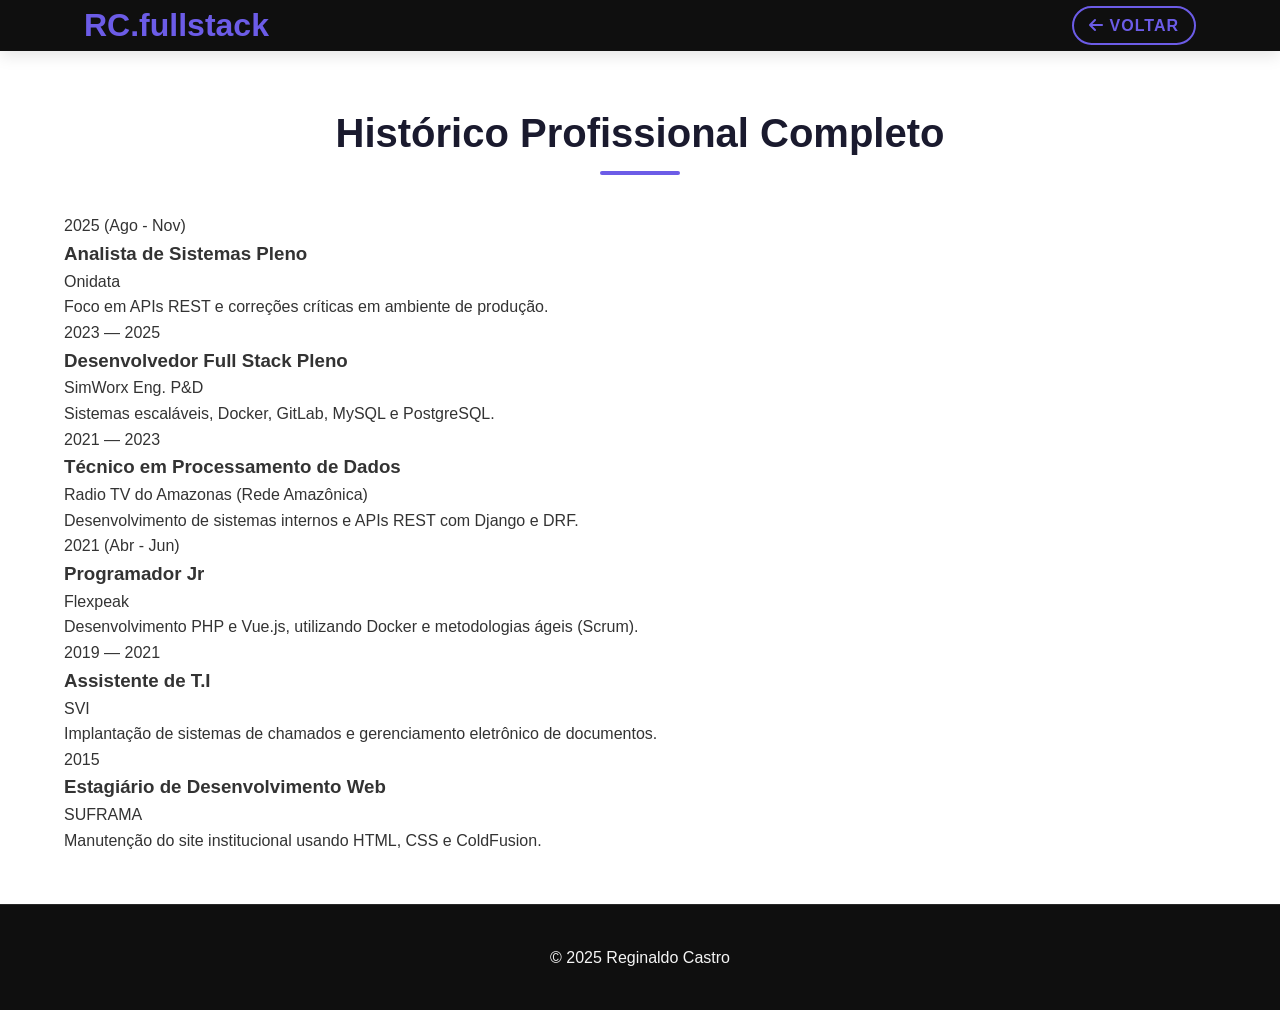
==== experiencias.html @ cb0b1401 "feat:adicionando e isolando a experiencia na sua pagina" ====
<!DOCTYPE html>
<html lang="pt-br">
<head>
    <meta charset="UTF-8">
    <meta name="viewport" content="width=device-width, initial-scale=1.0">
    <title>Experiência Completa | Reginaldo Castro</title>
    <link rel="stylesheet" href="style.css">
    <link rel="stylesheet" href="https://cdnjs.cloudflare.com/ajax/libs/font-awesome/6.4.0/css/all.min.css">
</head>
<body class="bg-dark">
    <header style="position: relative;">
        <nav class="container">
            <div class="logo">RC<span>.fullstack</span></div>
            <a href="index.html" class="btn secondary" style="padding: 5px 15px;"> <i class="fas fa-arrow-left"></i> Voltar</a>
        </nav>
    </header>

    <main class="container" style="padding: 50px 0;">
        <h1 class="section-title">Histórico Profissional Completo</h1>
        
        <div class="timeline">
            <div class="timeline-item">
                <div class="time">2025 (Ago - Nov)</div>
                <div class="content">
                    <h3>Analista de Sistemas Pleno</h3>
                    <span class="company">Onidata</span>
                    <p>Foco em APIs REST e correções críticas em ambiente de produção.</p>
                </div>
            </div>

            <div class="timeline-item">
                <div class="time">2023 — 2025</div>
                <div class="content">
                    <h3>Desenvolvedor Full Stack Pleno</h3>
                    <span class="company">SimWorx Eng. P&D</span>
                    <p>Sistemas escaláveis, Docker, GitLab, MySQL e PostgreSQL.</p>
                </div>
            </div>

            <div class="timeline-item">
                <div class="time">2021 — 2023</div>
                <div class="content">
                    <h3>Técnico em Processamento de Dados</h3>
                    <span class="company">Radio TV do Amazonas (Rede Amazônica)</span>
                    <p>Desenvolvimento de sistemas internos e APIs REST com Django e DRF.</p>
                </div>
            </div>

            <div class="timeline-item">
                <div class="time">2021 (Abr - Jun)</div>
                <div class="content">
                    <h3>Programador Jr</h3>
                    <span class="company">Flexpeak</span>
                    <p>Desenvolvimento PHP e Vue.js, utilizando Docker e metodologias ágeis (Scrum).</p>
                </div>
            </div>

            <div class="timeline-item">
                <div class="time">2019 — 2021</div>
                <div class="content">
                    <h3>Assistente de T.I</h3>
                    <span class="company">SVI</span>
                    <p>Implantação de sistemas de chamados e gerenciamento eletrônico de documentos.</p>
                </div>
            </div>

            <div class="timeline-item">
                <div class="time">2015</div>
                <div class="content">
                    <h3>Estagiário de Desenvolvimento Web</h3>
                    <span class="company">SUFRAMA</span>
                    <p>Manutenção do site institucional usando HTML, CSS e ColdFusion.</p>
                </div>
            </div>
        </div>
    </main>

    <footer style="text-align: center; padding: 40px;">
        <p>© 2025 Reginaldo Castro</p>
    </footer>
</body>
</html>
---- style.css ----
/* Variáveis CSS para o esquema de cores */
:root {
    --primary-color: #6c5ce7;    /* Roxo vibrante que combina bem com preto */
    --secondary-color: #00cec9;  /* Turquesa que dá contraste */
    --dark-color: #1a1a2e;       /* Preto azulado para fundos */
    --light-color: #f0f0f0;      /* Cinza claro para texto em fundos escuros */
    --accent-color: #fdcb6e;     /* Amarelo para destaques */
    --text-color: #333;          /* Cinza escuro para texto principal */
    --text-light: #f5f5f5;       /* Branco para texto em fundos escuros */
    --bg-light: #ffffff;         /* Branco para seções claras */
    --bg-dark: #0f0f0f;          /* Preto para seções escuras */
    --shadow: 0 5px 15px rgba(0, 0, 0, 0.1);
    --transition: all 0.3s ease;
}

/* Reset e estilos base */
* {
    margin: 0;
    padding: 0;
    box-sizing: border-box;
}

html {
    scroll-behavior: smooth;
}

body {
    font-family: 'Segoe UI', Tahoma, Geneva, Verdana, sans-serif;
    line-height: 1.6;
    color: var(--text-color);
    background-color: var(--bg-light);
}

a {
    text-decoration: none;
    color: inherit;
}

.container {
    width: 90%;
    max-width: 1200px;
    margin: 0 auto;
    padding: 0 20px;
}

.section-title {
    font-size: 2.5rem;
    text-align: center;
    margin-bottom: 3rem;
    position: relative;
    color: var(--dark-color);
}

.section-title::after {
    content: '';
    position: absolute;
    bottom: -10px;
    left: 50%;
    transform: translateX(-50%);
    width: 80px;
    height: 4px;
    background: var(--primary-color);
    border-radius: 2px;
}

.center {
    text-align: center;
    margin-top: 2rem;
}

/* Botões */
.btn {
    display: inline-block;
    padding: 12px 30px;
    border-radius: 30px;
    font-weight: 600;
    text-transform: uppercase;
    letter-spacing: 1px;
    transition: var(--transition);
    cursor: pointer;
    border: none;
    outline: none;
}

.btn.primary {
    background-color: var(--primary-color);
    color: var(--text-light);
}

.btn.primary:hover {
    background-color: #5649c0;
    transform: translateY(-3px);
    box-shadow: 0 10px 20px rgba(108, 92, 231, 0.2);
}

.btn.secondary {
    background-color: transparent;
    color: var(--primary-color);
    border: 2px solid var(--primary-color);
}

.btn.secondary:hover {
    background-color: var(--primary-color);
    color: var(--text-light);
    transform: translateY(-3px);
}

.btn.small {
    padding: 8px 20px;
    font-size: 0.9rem;
}

/* Header e Navegação */
header {
    position: fixed;
    top: 0;
    left: 0;
    width: 100%;
    background-color: var(--bg-dark);
    z-index: 1000;
    box-shadow: var(--shadow);
}

nav {
    display: flex;
    justify-content: space-between;
    align-items: center;
    padding: 20px 5%;
    max-width: 1400px;
    margin: 0 auto;
}

.logo {
    font-size: 2rem;
    font-weight: 700;
    color: var(--primary-color);
    cursor: pointer;
}

.nav-links {
    display: flex;
    gap: 30px;
}

.nav-links a {
    color: var(--text-light);
    font-weight: 500;
    transition: var(--transition);
    position: relative;
}

.nav-links a:hover {
    color: var(--primary-color);
}

.nav-links a::after {
    content: '';
    position: absolute;
    width: 0;
    height: 2px;
    background: var(--primary-color);
    bottom: -5px;
    left: 0;
    transition: var(--transition);
}

.nav-links a:hover::after {
    width: 100%;
}

.menu-toggle {
    display: none;
    color: var(--text-light);
    font-size: 1.5rem;
    cursor: pointer;
}

/* Hero Section */
.hero {
    height: 100vh;
    background-color: var(--bg-dark);
    color: var(--text-light);
    display: flex;
    align-items: center;
    text-align: center;
    position: relative;
    overflow: hidden;
}

.hero::before {
    content: '';
    position: absolute;
    top: 0;
    left: 0;
    width: 100%;
    height: 100%;
    background: linear-gradient(45deg, rgba(108, 92, 231, 0.3), rgba(0, 206, 201, 0.3));
    opacity: 0.8;
}

.hero .container {
    position: relative;
    z-index: 1;
}

.hero h1 {
    font-size: 4rem;
    margin-bottom: 10px;
    animation: fadeInDown 1s ease;
}

.hero h2 {
    font-size: 2rem;
    margin-bottom: 20px;
    color: var(--secondary-color);
    animation: fadeInDown 1s ease 0.2s;
    animation-fill-mode: both;
}

.hero p {
    font-size: 1.2rem;
    margin-bottom: 40px;
    max-width: 600px;
    margin-left: auto;
    margin-right: auto;
    animation: fadeInUp 1s ease 0.4s;
    animation-fill-mode: both;
}

.cta-buttons {
    display: flex;
    justify-content: center;
    gap: 20px;
    animation: fadeInUp 1s ease 0.6s;
    animation-fill-mode: both;
}

/* About Section */
.about {
    padding: 100px 0;
    background-color: var(--bg-light);
}

.about-content {
    display: flex;
    align-items: center;
    gap: 50px;
}

.about-image {
    flex: 1;
    border-radius: 10px;
    overflow: hidden;
    box-shadow: var(--shadow);
    position: relative;
}

/* Estilo para a imagem de perfil */
.profile-image {
    width: 100%;
    height: auto;
    display: block;
    border-radius: 10px;
    transition: var(--transition);
}

/* Efeito hover na imagem */
.about-image:hover .profile-image {
    transform: scale(1.03);
}

/* Overlay gradiente na imagem */
.about-image::after {
    content: '';
    position: absolute;
    top: 0;
    left: 0;
    width: 100%;
    height: 100%;
    background: linear-gradient(45deg, rgba(108, 92, 231, 0.2), rgba(0, 206, 201, 0.2));
    border-radius: 10px;
    pointer-events: none;
}

.about-text {
    flex: 1;
}

.about-text p {
    margin-bottom: 15px;
    font-size: 1.1rem;
}

/* Skills Section */
.skills {
    padding: 100px 0;
    background-color: var(--bg-dark);
    color: var(--text-light);
}

.skills .section-title {
    color: var(--text-light);
}

.skills-container {
    display: grid;
    grid-template-columns: repeat(auto-fit, minmax(150px, 1fr));
    gap: 30px;
    margin-top: 50px;
}

.skill-card {
    background: rgba(255, 255, 255, 0.05);
    border-radius: 10px;
    padding: 30px;
    text-align: center;
    transition: var(--transition);
    cursor: pointer;
}

.skill-card:hover {
    transform: translateY(-10px);
    background: rgba(255, 255, 255, 0.1);
}

.skill-card i {
    font-size: 3rem;
    margin-bottom: 15px;
    color: var(--primary-color);
}

.skill-card h3 {
    font-size: 1.2rem;
    font-weight: 500;
}

/* Projects Section */
.projects {
    padding: 100px 0;
    background-color: var(--bg-light);
}

.projects-grid {
    display: grid;
    grid-template-columns: repeat(auto-fit, minmax(300px, 1fr));
    gap: 30px;
    margin-bottom: 30px;
}

.project-card {
    background: #fff;
    border-radius: 10px;
    overflow: hidden;
    box-shadow: var(--shadow);
    transition: var(--transition);
}

.project-card:hover {
    transform: translateY(-10px);
    box-shadow: 0 15px 30px rgba(0, 0, 0, 0.15);
}

.project-image {
    height: 200px;
    overflow: hidden;
    position: relative;
}

/* Estilo para imagens de projetos */
.project-image img {
    width: 100%;
    height: 100%;
    object-fit: cover;
    transition: var(--transition);
}

/* Efeito hover nas imagens de projetos */
.project-card:hover .project-image img {
    transform: scale(1.05);
}

/* Overlay gradiente nas imagens de projetos */
.project-image::after {
    content: '';
    position: absolute;
    top: 0;
    left: 0;
    width: 100%;
    height: 100%;
    background: linear-gradient(45deg, rgba(108, 92, 231, 0.3), rgba(0, 206, 201, 0.3));
    opacity: 0.7;
    pointer-events: none;
}

.project-info {
    padding: 20px;
}

.project-info h3 {
    font-size: 1.3rem;
    margin-bottom: 10px;
    color: var(--dark-color);
}

.project-info p {
    margin-bottom: 15px;
    color: var(--text-color);
}

.project-tags {
    display: flex;
    flex-wrap: wrap;
    gap: 10px;
    margin-bottom: 15px;
}

.project-tags span {
    background-color: rgba(108, 92, 231, 0.1);
    color: var(--primary-color);
    padding: 5px 10px;
    border-radius: 20px;
    font-size: 0.8rem;
    font-weight: 500;
}

/* Contact Section */
.contact {
    padding: 100px 0;
    background-color: var(--bg-dark);
    color: var(--text-light);
}

.contact .section-title {
    color: var(--text-light);
}

.contact-container {
    display: grid;
    grid-template-columns: 1fr 1fr;
    gap: 50px;
}

.contact-form form {
    display: flex;
    flex-direction: column;
    gap: 20px;
}

.form-group {
    display: flex;
    flex-direction: column;
    gap: 5px;
}

.form-group label {
    font-weight: 500;
}

.form-group input,
.form-group textarea {
    padding: 12px;
    border-radius: 5px;
    border: none;
    background-color: rgba(255, 255, 255, 0.1);
    color: var(--text-light);
    font-family: inherit;
    resize: none;
}

.form-group input:focus,
.form-group textarea:focus {
    outline: 2px solid var(--primary-color);
}

.contact-info {
    display: flex;
    flex-direction: column;
    gap: 30px;
}

.info-item {
    display: flex;
    align-items: center;
    gap: 15px;
}

.info-item i {
    font-size: 1.5rem;
    color: var(--primary-color);
}

.social-links {
    display: flex;
    gap: 20px;
    margin-top: 20px;
}

.social-links a {
    width: 50px;
    height: 50px;
    background-color: rgba(255, 255, 255, 0.1);
    border-radius: 50%;
    display: flex;
    justify-content: center;
    align-items: center;
    transition: var(--transition);
}

.social-links a i {
    font-size: 1.5rem;
    color: var(--text-light);
    transition: var(--transition);
}

.social-links a:hover {
    background-color: var(--primary-color);
    transform: translateY(-5px);
}

/* Footer */
footer {
    background-color: var(--bg-dark);
    color: var(--text-light);
    padding: 30px 0;
    border-top: 1px solid rgba(255, 255, 255, 0.1);
}

.footer-content {
    display: flex;
    justify-content: space-between;
    align-items: center;
}

.footer-logo {
    font-size: 1.5rem;
    font-weight: 700;
    color: var(--primary-color);
}

.footer-links {
    display: flex;
    gap: 20px;
}

.footer-links a {
    color: var(--text-light);
    transition: var(--transition);
}

.footer-links a:hover {
    color: var(--primary-color);
}

/* Animações */
@keyframes fadeInDown {
    from {
        opacity: 0;
        transform: translateY(-20px);
    }
    to {
        opacity: 1;
        transform: translateY(0);
    }
}

@keyframes fadeInUp {
    from {
        opacity: 0;
        transform: translateY(20px);
    }
    to {
        opacity: 1;
        transform: translateY(0);
    }
}

/* Estilo para o botão "voltar ao topo" */
.back-to-top {
    position: fixed;
    bottom: 20px;
    right: 20px;
    width: 50px;
    height: 50px;
    border-radius: 50%;
    background-color: var(--primary-color);
    color: white;
    border: none;
    cursor: pointer;
    display: flex;
    justify-content: center;
    align-items: center;
    opacity: 0;
    visibility: hidden;
    transition: all 0.3s ease;
    z-index: 999;
}

.back-to-top:hover {
    background-color: #5649c0;
    transform: translateY(-3px);
}

/* Media Queries */
@media (max-width: 992px) {
    .about-content {
        flex-direction: column;
    }
    
    .contact-container {
        grid-template-columns: 1fr;
    }
    
    .footer-content {
        flex-direction: column;
        gap: 20px;
        text-align: center;
    }
}

@media (max-width: 768px) {
    .nav-links {
        display: none;
    }
    
    .menu-toggle {
        display: block;
    }
    
    .hero h1 {
        font-size: 3rem;
    }
    
    .hero h2 {
        font-size: 1.5rem;
    }
    
    .cta-buttons {
        flex-direction: column;
        align-items: center;
    }
    
    .profile-image {
        max-height: 300px;
        object-fit: cover;
        object-position: center;
    }
}

/* Menu mobile (JS irá adicionar a classe active) */
.nav-active {
    position: fixed;
    top: 70px;
    left: 0;
    width: 100%;
    background-color: var(--bg-dark);
    padding: 20px;
    display: flex;
    flex-direction: column;
    gap: 20px;
    box-shadow: var(--shadow);
    animation: slideDown 0.3s ease;
}

@keyframes slideDown {
    from {
        opacity: 0;
        transform: translateY(-10px);
    }
    to {
        opacity: 1;
        transform: translateY(0);
    }
}
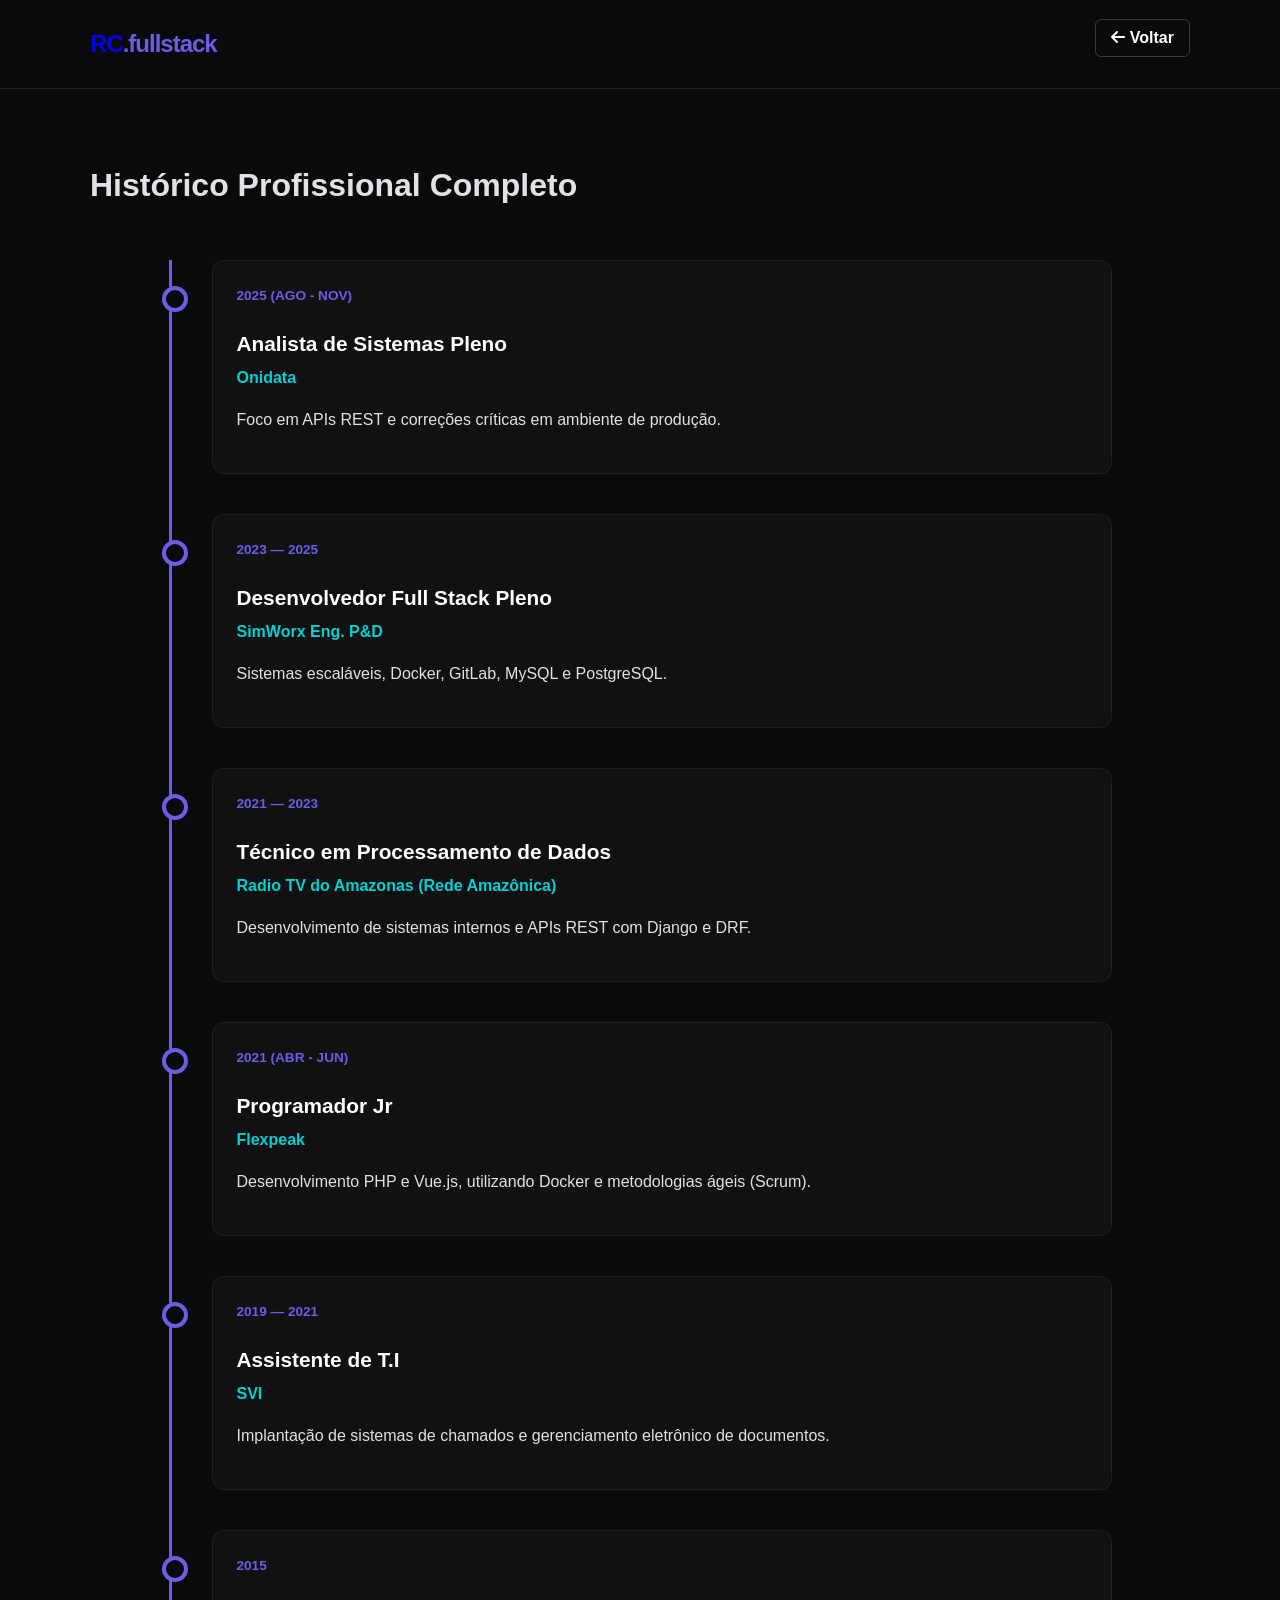
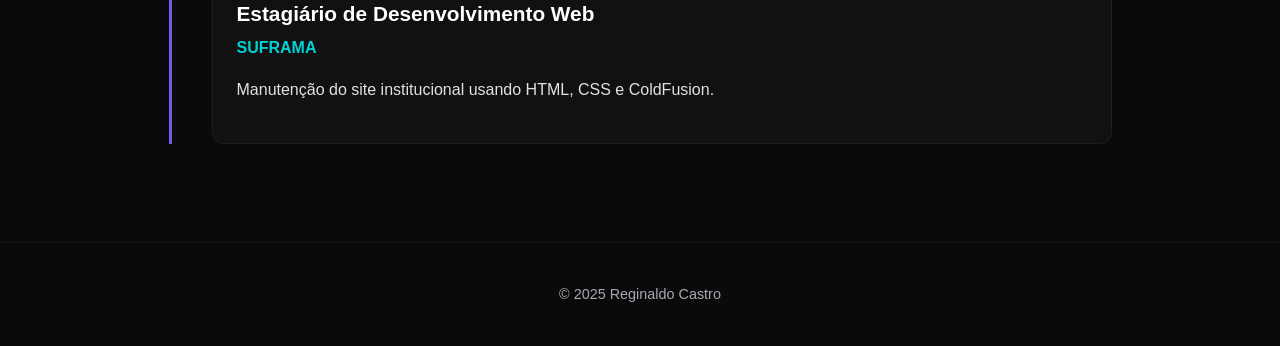
==== commit 403babab: "refactor:melhorando as rotas e stylo do botoes" ====
--- a/experiencias.html
+++ b/experiencias.html
@@ -10,8 +10,10 @@
 <body class="bg-dark">
     <header style="position: relative;">
         <nav class="container">
-            <div class="logo">RC<span>.fullstack</span></div>
-            <a href="index.html" class="btn secondary" style="padding: 5px 15px;"> <i class="fas fa-arrow-left"></i> Voltar</a>
+            <a href="index.html" style="text-decoration: none;">
+                <div class="logo">RC<span>.fullstack</span></div>
+            </a>
+            <a href="index.html" class="btn secondary" id="btn-voltar" style="padding: 5px 15px;"> <i class="fas fa-arrow-left"></i> Voltar</a>
         </nav>
     </header>
 
--- a/style.css
+++ b/style.css
@@ -1,673 +1,611 @@
-/* Variáveis CSS para o esquema de cores */
 :root {
-    --primary-color: #6c5ce7;    /* Roxo vibrante que combina bem com preto */
-    --secondary-color: #00cec9;  /* Turquesa que dá contraste */
-    --dark-color: #1a1a2e;       /* Preto azulado para fundos */
-    --light-color: #f0f0f0;      /* Cinza claro para texto em fundos escuros */
-    --accent-color: #fdcb6e;     /* Amarelo para destaques */
-    --text-color: #333;          /* Cinza escuro para texto principal */
-    --text-light: #f5f5f5;       /* Branco para texto em fundos escuros */
-    --bg-light: #ffffff;         /* Branco para seções claras */
-    --bg-dark: #0f0f0f;          /* Preto para seções escuras */
-    --shadow: 0 5px 15px rgba(0, 0, 0, 0.1);
-    --transition: all 0.3s ease;
-}
-
-/* Reset e estilos base */
-* {
+    --primary: #6c5ce7;
+    --dark: #0a0a0b;
+    --gray: #16161a;
+    --text: #e1e1e6;
+    --text-muted: #a8a8b3;
+    --white: #ffffff;
+}
+
+body {
+    background-color: var(--dark);
+    color: var(--text);
+    font-family: 'Inter', sans-serif;
     margin: 0;
-    padding: 0;
-    box-sizing: border-box;
-}
-
-html {
-    scroll-behavior: smooth;
-}
-
-body {
-    font-family: 'Segoe UI', Tahoma, Geneva, Verdana, sans-serif;
     line-height: 1.6;
-    color: var(--text-color);
-    background-color: var(--bg-light);
-}
-
-a {
+}
+
+.container { width: 90%; max-width: 1100px; margin: 0 auto; }
+
+/* Header*/
+header {
+    position: fixed;
+    width: 100%;
+    top: 0;
+    z-index: 1000;
+    background: rgba(10, 10, 11, 0.8);
+    backdrop-filter: blur(12px);
+    border-bottom: 1px solid rgba(255, 255, 255, 0.1);
+}
+
+nav {
+    display: flex;
+    justify-content: space-between;
+    padding: 1.2rem 0;
+    align-items: center;
+}
+
+.logo { font-weight: 700; font-size: 1.5rem; letter-spacing: -1px; }
+.logo span { color: var(--primary); }
+
+.nav-links a {
+    margin-left: 2rem;
+    color: var(--text-muted);
+    font-size: 0.9rem;
+    transition: 0.3s;
+}
+
+.nav-links a:hover { color: var(--primary); }
+
+/* Esconde o botão no desktop */
+.menu-toggle {
+    display: none;
+    cursor: pointer;
+    font-size: 1.8rem;
+    color: var(--text-light);
+}
+
+@media (max-width: 768px) {
+    .menu-toggle {
+        display: block;
+        z-index: 1001;
+    }
+
+    .nav-links {
+        position: fixed;
+        right: -100%; 
+        top: 0;
+        width: 70%; 
+        height: 100vh;
+        background: var(--bg-dark);
+        display: flex;
+        flex-direction: column;
+        align-items: center;
+        justify-content: center;
+        transition: 0.5s ease;
+        z-index: 1000;
+        box-shadow: -10px 0 20px rgba(0,0,0,0.5);
+    }
+
+    .nav-links.nav-active {
+        right: 0;
+    }
+
+    .nav-links a {
+        margin: 20px 0;
+        font-size: 1.2rem;
+    }
+}
+
+/* Hero */
+.hero {
+    min-height: 60vh;
+    display: flex;
+    align-items: center;
+    padding: 100px 0 40px 0;
+    background: radial-gradient(circle at 10% 20%, rgba(108, 92, 231, 0.05) 0%, transparent 40%);
+}
+
+.hero .container {
+    max-width: 800px;
+}
+
+.hero h1 {
+    font-size: 4rem;
+    margin: 1rem 0;
+    line-height: 1.1;
+    color: #ffffff;
+    background: linear-gradient(to right, #ffffff, var(--primary-color, #6c5ce7));
+    -webkit-background-clip: text;
+    background-clip: text;
+    -webkit-text-fill-color: transparent;
+}
+
+.hero h2 {
+    font-size: 1.8rem;
+    color: var(--secondary-color, #00d2d3);
+    font-weight: 500;
+    margin-bottom: 1.5rem;
+}
+
+.hero p {
+    font-size: 1.1rem;
+    line-height: 1.8;
+    color: var(--text-muted, #a0a0a0);
+    max-width: 600px;
+    margin-bottom: 2.5rem;
+}
+
+.badge {
+    background: rgba(108, 92, 231, 0.1);
+    color: var(--primary-color, #6c5ce7);
+    padding: 6px 15px;
+    border-radius: 20px;
+    font-size: 0.8rem;
+    font-weight: 600;
+    display: inline-block;
+}
+
+/* --- Botões --- */
+.btn {
+    padding: 0.8rem 2rem;
+    border-radius: 6px;
+    font-weight: 600;
+    transition: all 0.3s ease;
+    display: inline-block;
     text-decoration: none;
-    color: inherit;
-}
-
-.container {
-    width: 90%;
-    max-width: 1200px;
-    margin: 0 auto;
-    padding: 0 20px;
-}
-
-.section-title {
-    font-size: 2.5rem;
-    text-align: center;
-    margin-bottom: 3rem;
+    cursor: pointer;
+    margin-bottom: 12px;
+}
+
+.btn.primary { 
+    background: var(--primary-color, #6c5ce7); 
+    color: white; 
+    border: none; 
+}
+
+.btn.secondary { 
+    border: 1px solid rgba(255, 255, 255, 0.2); 
+    color: white; 
+    margin-left: 10px; 
+}
+
+.btn:hover { 
+    transform: translateY(-3px); 
+    box-shadow: 0 10px 20px rgba(0, 0, 0, 0.2);
+    opacity: 0.9; 
+}
+
+.about {
+    padding: 60px 0;
+    margin-top: 0px;
+    margin-bottom: 0px;
+}
+
+/* --- Ajustes para Mobile --- */
+@media (max-width: 768px) {
+    .hero {
+        text-align: center;
+        padding: 80px 0 40px 0;
+        min-height: auto;
+    }
+
+    .hero h1 {
+        font-size: 2.8rem;
+    }
+
+    .hero h2 {
+        font-size: 1.4rem;
+    }
+
+    .hero p {
+        margin: 0 auto 2.5rem;
+        font-size: 1rem;
+    }
+
+    .cta-buttons {
+        display: flex;
+        flex-direction: column;
+        gap: 15px;
+        align-items: center;
+    }
+
+    .btn.secondary {
+        margin-left: 0; 
+        width: 100%;
+        max-width: 280px;
+    }
+    #btn-voltar {
+        width: 15%;
+    }
+    
+    .btn.primary {
+        width: 100%;
+        max-width: 280px;
+    }
+    .badge {
+        color: var(--primary-color, #6c5ce7);
+        padding: 6px 15px;
+        border-radius: 20px;
+        font-size: 0.8rem;
+        font-weight: 600;
+        display: inline-block;
+        margin-top: 30px;
+    }
+}
+.about {
+    padding: 40px 0;
+    margin-top: 0;
+}
+
+/* Seção de Habilidades */
+.skills-grid {
+    display: grid;
+    grid-template-columns: repeat(auto-fit, minmax(250px, 1fr));
+    gap: 20px;
+    margin-top: 40px;
+}
+
+.skill-category {
+    background: rgba(255, 255, 255, 0.03);
+    padding: 25px;
+    border-radius: 15px;
+    border: 1px solid rgba(255, 255, 255, 0.08);
+    transition: var(--transition);
+}
+
+.skill-category:hover {
+    transform: translateY(-5px);
+    background: rgba(255, 255, 255, 0.06);
+    border-color: var(--primary-color);
+}
+
+.category-header {
+    display: flex;
+    align-items: center;
+    gap: 15px;
+    margin-bottom: 20px;
+}
+
+.category-header i {
+    font-size: 1.8rem;
+    color: var(--secondary-color);
+}
+
+.category-header h3 {
+    font-size: 1.2rem;
+    color: var(--text-light);
+}
+
+.skills-list {
+    display: flex;
+    flex-wrap: wrap;
+    gap: 10px;
+}
+
+/* Tags de Habilidades */
+.skill-tag {
+    background: rgba(108, 92, 231, 0.1);
+    color: var(--primary-color);
+    padding: 6px 12px;
+    border-radius: 20px;
+    font-size: 0.85rem;
+    font-weight: 500;
+    border: 1px solid rgba(108, 92, 231, 0.2);
+    transition: all 0.3s ease;
+}
+
+.skill-tag:hover {
+    background: var(--primary-color);
+    color: white;
+}
+
+/* --- Seção de Trajetória (Timeline) --- */
+.timeline {
     position: relative;
-    color: var(--dark-color);
-}
-
-.section-title::after {
+    max-width: 900px;
+    margin: 3rem auto;
+    padding-left: 40px;
+    border-left: 3px solid var(--primary-color, #6c5ce7);
+}
+
+.timeline-item {
+    position: relative;
+    margin-bottom: 2.5rem;
+    background: rgba(255, 255, 255, 0.03);
+    padding: 1.5rem;
+    border-radius: 12px;
+    border: 1px solid rgba(255, 255, 255, 0.05);
+    transition: all 0.3s ease;
+}
+
+.timeline-item:hover {
+    transform: translateX(10px);
+    background: rgba(255, 255, 255, 0.06);
+    border-color: var(--primary-color, #6c5ce7);
+}
+
+/* O ponto na linha */
+.timeline-item::before {
     content: '';
     position: absolute;
-    bottom: -10px;
-    left: 50%;
-    transform: translateX(-50%);
-    width: 80px;
-    height: 4px;
-    background: var(--primary-color);
-    border-radius: 2px;
-}
-
-.center {
-    text-align: center;
-    margin-top: 2rem;
-}
-
-/* Botões */
-.btn {
-    display: inline-block;
-    padding: 12px 30px;
-    border-radius: 30px;
+    left: calc(-40px - 11px);
+    top: 25px;
+    width: 18px;
+    height: 18px;
+    background: var(--dark, #0a0a0b);
+    border: 4px solid var(--primary-color, #6c5ce7);
+    border-radius: 50%;
+    z-index: 2;
+}
+
+.time {
+    display: block;
+    font-size: 0.85rem;
+    color: var(--primary-color, #6c5ce7);
+    font-weight: 700;
+    margin-bottom: 0.5rem;
+    text-transform: uppercase;
+}
+
+.timeline-item h3 {
+    font-size: 1.3rem;
+    color: var(--white, #ffffff);
+    margin-bottom: 5px;
+}
+
+.company {
+    display: block;
+    color: var(--secondary-color, #00d2d3);
     font-weight: 600;
-    text-transform: uppercase;
-    letter-spacing: 1px;
-    transition: var(--transition);
-    cursor: pointer;
-    border: none;
-    outline: none;
-}
-
-.btn.primary {
-    background-color: var(--primary-color);
-    color: var(--text-light);
-}
-
-.btn.primary:hover {
-    background-color: #5649c0;
-    transform: translateY(-3px);
-    box-shadow: 0 10px 20px rgba(108, 92, 231, 0.2);
-}
-
-.btn.secondary {
-    background-color: transparent;
-    color: var(--primary-color);
-    border: 2px solid var(--primary-color);
-}
-
-.btn.secondary:hover {
-    background-color: var(--primary-color);
-    color: var(--text-light);
-    transform: translateY(-3px);
-}
-
-.btn.small {
-    padding: 8px 20px;
-    font-size: 0.9rem;
-}
-
-/* Header e Navegação */
-header {
-    position: fixed;
-    top: 0;
-    left: 0;
-    width: 100%;
-    background-color: var(--bg-dark);
-    z-index: 1000;
-    box-shadow: var(--shadow);
-}
-
-nav {
-    display: flex;
-    justify-content: space-between;
-    align-items: center;
-    padding: 20px 5%;
-    max-width: 1400px;
-    margin: 0 auto;
-}
-
-.logo {
-    font-size: 2rem;
-    font-weight: 700;
-    color: var(--primary-color);
-    cursor: pointer;
-}
-
-.nav-links {
-    display: flex;
-    gap: 30px;
-}
-
-.nav-links a {
-    color: var(--text-light);
-    font-weight: 500;
-    transition: var(--transition);
-    position: relative;
-}
-
-.nav-links a:hover {
-    color: var(--primary-color);
-}
-
-.nav-links a::after {
-    content: '';
-    position: absolute;
-    width: 0;
-    height: 2px;
-    background: var(--primary-color);
-    bottom: -5px;
-    left: 0;
-    transition: var(--transition);
-}
-
-.nav-links a:hover::after {
-    width: 100%;
-}
-
-.menu-toggle {
-    display: none;
-    color: var(--text-light);
-    font-size: 1.5rem;
-    cursor: pointer;
-}
-
-/* Hero Section */
-.hero {
-    height: 100vh;
-    background-color: var(--bg-dark);
-    color: var(--text-light);
-    display: flex;
-    align-items: center;
-    text-align: center;
-    position: relative;
-    overflow: hidden;
-}
-
-.hero::before {
-    content: '';
-    position: absolute;
-    top: 0;
-    left: 0;
-    width: 100%;
-    height: 100%;
-    background: linear-gradient(45deg, rgba(108, 92, 231, 0.3), rgba(0, 206, 201, 0.3));
-    opacity: 0.8;
-}
-
-.hero .container {
-    position: relative;
-    z-index: 1;
-}
-
-.hero h1 {
-    font-size: 4rem;
-    margin-bottom: 10px;
-    animation: fadeInDown 1s ease;
-}
-
-.hero h2 {
-    font-size: 2rem;
-    margin-bottom: 20px;
-    color: var(--secondary-color);
-    animation: fadeInDown 1s ease 0.2s;
-    animation-fill-mode: both;
-}
-
-.hero p {
-    font-size: 1.2rem;
-    margin-bottom: 40px;
-    max-width: 600px;
-    margin-left: auto;
-    margin-right: auto;
-    animation: fadeInUp 1s ease 0.4s;
-    animation-fill-mode: both;
-}
-
-.cta-buttons {
-    display: flex;
-    justify-content: center;
-    gap: 20px;
-    animation: fadeInUp 1s ease 0.6s;
-    animation-fill-mode: both;
-}
-
-/* About Section */
-.about {
-    padding: 100px 0;
-    background-color: var(--bg-light);
-}
-
-.about-content {
-    display: flex;
-    align-items: center;
-    gap: 50px;
-}
-
-.about-image {
-    flex: 1;
-    border-radius: 10px;
-    overflow: hidden;
-    box-shadow: var(--shadow);
-    position: relative;
-}
-
-/* Estilo para a imagem de perfil */
-.profile-image {
-    width: 100%;
-    height: auto;
-    display: block;
-    border-radius: 10px;
-    transition: var(--transition);
-}
-
-/* Efeito hover na imagem */
-.about-image:hover .profile-image {
-    transform: scale(1.03);
-}
-
-/* Overlay gradiente na imagem */
-.about-image::after {
-    content: '';
-    position: absolute;
-    top: 0;
-    left: 0;
-    width: 100%;
-    height: 100%;
-    background: linear-gradient(45deg, rgba(108, 92, 231, 0.2), rgba(0, 206, 201, 0.2));
-    border-radius: 10px;
-    pointer-events: none;
-}
-
-.about-text {
-    flex: 1;
-}
-
-.about-text p {
-    margin-bottom: 15px;
-    font-size: 1.1rem;
-}
-
-/* Skills Section */
-.skills {
-    padding: 100px 0;
-    background-color: var(--bg-dark);
-    color: var(--text-light);
-}
-
-.skills .section-title {
-    color: var(--text-light);
-}
-
-.skills-container {
-    display: grid;
-    grid-template-columns: repeat(auto-fit, minmax(150px, 1fr));
-    gap: 30px;
-    margin-top: 50px;
-}
-
-.skill-card {
-    background: rgba(255, 255, 255, 0.05);
-    border-radius: 10px;
-    padding: 30px;
-    text-align: center;
-    transition: var(--transition);
-    cursor: pointer;
-}
-
-.skill-card:hover {
-    transform: translateY(-10px);
-    background: rgba(255, 255, 255, 0.1);
-}
-
-.skill-card i {
-    font-size: 3rem;
-    margin-bottom: 15px;
-    color: var(--primary-color);
-}
-
-.skill-card h3 {
-    font-size: 1.2rem;
-    font-weight: 500;
-}
-
-/* Projects Section */
-.projects {
-    padding: 100px 0;
-    background-color: var(--bg-light);
-}
-
+    margin-bottom: 1rem;
+}
+
+.experience {
+    padding-top: 80px;
+    padding-bottom: 60px;
+}
+/* Ajustes para Mobile da Trajetória */
+@media (max-width: 768px) {
+    .timeline {
+        margin-left: 20px;
+        padding-left: 25px;
+    }
+
+    .timeline-item {
+        padding: 1.2rem;
+    }
+
+    .timeline-item::before {
+        left: calc(-25px - 10px); 
+        width: 14px;
+        height: 14px;
+    }
+
+    .timeline-item:hover {
+        transform: none;
+    }
+
+    .experience {
+        padding-top: 50px;
+        padding-bottom: 40px;
+    }
+}
+
+/* Projetos */
 .projects-grid {
     display: grid;
     grid-template-columns: repeat(auto-fit, minmax(300px, 1fr));
     gap: 30px;
-    margin-bottom: 30px;
+    margin-top: 2rem;
 }
 
 .project-card {
-    background: #fff;
-    border-radius: 10px;
-    overflow: hidden;
-    box-shadow: var(--shadow);
-    transition: var(--transition);
+    background: rgba(255, 255, 255, 0.03);
+    border-radius: 12px;
+    overflow: hidden; 
+    display: flex;
+    flex-direction: column;
+    height: 100%;
+    border: 1px solid rgba(255, 255, 255, 0.1);
+    transition: transform 0.3s ease;
 }
 
 .project-card:hover {
-    transform: translateY(-10px);
-    box-shadow: 0 15px 30px rgba(0, 0, 0, 0.15);
-}
-
-.project-image {
-    height: 200px;
-    overflow: hidden;
-    position: relative;
-}
-
-/* Estilo para imagens de projetos */
+    transform: translateY(-5px);
+    border-color: var(--primary-color);
+}
+
+.project-info {
+    padding: 20px;
+    display: flex;
+    flex-direction: column;
+    flex-grow: 1;
+}
+
+.project-info h3 {
+    margin-bottom: 15px; 
+    font-size: 1.3rem;
+    color: var(--text-light);
+}
+
+.project-info p {
+    margin-bottom: 20px;
+    font-size: 0.95rem;
+    line-height: 1.5;
+    color: var(--text-muted);
+    flex-grow: 1;
+}
+
+.project-tags {
+    display: flex;
+    flex-wrap: wrap; 
+    gap: 8px; 
+    margin-bottom: 20px;
+}
+
+.project-tags span {
+    background: rgba(108, 92, 231, 0.1);
+    color: var(--primary-color);
+    padding: 5px 12px;
+    border-radius: 4px;
+    font-size: 0.8rem;
+    font-weight: 600;
+}
+
 .project-image img {
     width: 100%;
-    height: 100%;
+    height: 200px;
     object-fit: cover;
-    transition: var(--transition);
-}
-
-/* Efeito hover nas imagens de projetos */
-.project-card:hover .project-image img {
-    transform: scale(1.05);
-}
-
-/* Overlay gradiente nas imagens de projetos */
-.project-image::after {
-    content: '';
-    position: absolute;
-    top: 0;
-    left: 0;
-    width: 100%;
-    height: 100%;
-    background: linear-gradient(45deg, rgba(108, 92, 231, 0.3), rgba(0, 206, 201, 0.3));
-    opacity: 0.7;
-    pointer-events: none;
-}
-
-.project-info {
-    padding: 20px;
-}
-
-.project-info h3 {
-    font-size: 1.3rem;
+    display: block; 
+}
+
+/* .badge {
+    background: var(--primary-color);
+    color: white;
+    padding: 4px 10px;
+    border-radius: 4px;
+    font-size: 0.7rem;
+    font-weight: bold;
+    display: inline-block;
     margin-bottom: 10px;
-    color: var(--dark-color);
-}
-
-.project-info p {
-    margin-bottom: 15px;
-    color: var(--text-color);
-}
-
-.project-tags {
-    display: flex;
-    flex-wrap: wrap;
-    gap: 10px;
-    margin-bottom: 15px;
-}
-
-.project-tags span {
-    background-color: rgba(108, 92, 231, 0.1);
-    color: var(--primary-color);
-    padding: 5px 10px;
-    border-radius: 20px;
-    font-size: 0.8rem;
-    font-weight: 500;
-}
-
-/* Contact Section */
-.contact {
-    padding: 100px 0;
-    background-color: var(--bg-dark);
-    color: var(--text-light);
-}
-
-.contact .section-title {
-    color: var(--text-light);
-}
-
-.contact-container {
+    letter-spacing: 1px;
+} */
+
+.project-card.highlight {
+    border: 2px solid var(--primary-color);
+    background: rgba(108, 92, 231, 0.05);
+}
+
+/* Formulario */
+.contact-wrapper {
     display: grid;
     grid-template-columns: 1fr 1fr;
-    gap: 50px;
-}
-
-.contact-form form {
+    gap: 4rem;
+    margin-top: 40px;
+}
+
+.contact-form {
     display: flex;
     flex-direction: column;
-    gap: 20px;
-}
-
-.form-group {
-    display: flex;
-    flex-direction: column;
-    gap: 5px;
-}
-
-.form-group label {
-    font-weight: 500;
-}
-
-.form-group input,
-.form-group textarea {
-    padding: 12px;
-    border-radius: 5px;
-    border: none;
-    background-color: rgba(255, 255, 255, 0.1);
-    color: var(--text-light);
-    font-family: inherit;
-    resize: none;
-}
-
-.form-group input:focus,
-.form-group textarea:focus {
-    outline: 2px solid var(--primary-color);
-}
-
-.contact-info {
-    display: flex;
-    flex-direction: column;
-    gap: 30px;
-}
-
-.info-item {
-    display: flex;
-    align-items: center;
     gap: 15px;
-}
-
-.info-item i {
-    font-size: 1.5rem;
-    color: var(--primary-color);
-}
-
-.social-links {
-    display: flex;
-    gap: 20px;
-    margin-top: 20px;
-}
-
-.social-links a {
-    width: 50px;
-    height: 50px;
-    background-color: rgba(255, 255, 255, 0.1);
-    border-radius: 50%;
-    display: flex;
-    justify-content: center;
-    align-items: center;
-    transition: var(--transition);
-}
-
-.social-links a i {
-    font-size: 1.5rem;
-    color: var(--text-light);
-    transition: var(--transition);
-}
-
-.social-links a:hover {
-    background-color: var(--primary-color);
-    transform: translateY(-5px);
-}
-
-/* Footer */
-footer {
-    background-color: var(--bg-dark);
-    color: var(--text-light);
-    padding: 30px 0;
-    border-top: 1px solid rgba(255, 255, 255, 0.1);
-}
-
-.footer-content {
-    display: flex;
-    justify-content: space-between;
-    align-items: center;
-}
-
-.footer-logo {
-    font-size: 1.5rem;
-    font-weight: 700;
-    color: var(--primary-color);
-}
-
-.footer-links {
-    display: flex;
-    gap: 20px;
-}
-
-.footer-links a {
-    color: var(--text-light);
-    transition: var(--transition);
-}
-
-.footer-links a:hover {
-    color: var(--primary-color);
-}
-
-/* Animações */
-@keyframes fadeInDown {
-    from {
-        opacity: 0;
-        transform: translateY(-20px);
-    }
-    to {
-        opacity: 1;
-        transform: translateY(0);
-    }
-}
-
-@keyframes fadeInUp {
-    from {
-        opacity: 0;
-        transform: translateY(20px);
-    }
-    to {
-        opacity: 1;
-        transform: translateY(0);
-    }
-}
-
-/* Estilo para o botão "voltar ao topo" */
-.back-to-top {
+    width: 100%;
+    box-sizing: border-box;
+}
+
+.contact-form input, .contact-form textarea {
+    width: 100%;
+    padding: 12px 15px;
+    border-radius: 8px;
+    background: rgba(255, 255, 255, 0.05);
+    border: 1px solid rgba(255, 255, 255, 0.1);
+    color: white;
+    font-size: 1rem;
+    box-sizing: border-box;
+}
+
+@media (max-width: 768px) {
+    .contact-wrapper {
+        grid-template-columns: 1fr;
+        gap: 30px;
+    }
+
+    .contact-form {
+        padding: 0;
+    }
+
+    .contact-info {
+        text-align: center;
+        margin-bottom: 20px;
+    }
+
+    .social {
+        justify-content: center;
+    }
+}
+
+.toast {
     position: fixed;
-    bottom: 20px;
-    right: 20px;
-    width: 50px;
-    height: 50px;
-    border-radius: 50%;
+    bottom: 30px;
+    right: 30px;
     background-color: var(--primary-color);
     color: white;
-    border: none;
-    cursor: pointer;
-    display: flex;
-    justify-content: center;
+    padding: 15px 25px;
+    border-radius: 8px;
+    box-shadow: 0 10px 30px rgba(0,0,0,0.3);
+    display: flex;
     align-items: center;
+    gap: 10px;
+    transform: translateY(100px);
     opacity: 0;
-    visibility: hidden;
-    transition: all 0.3s ease;
-    z-index: 999;
-}
-
-.back-to-top:hover {
-    background-color: #5649c0;
-    transform: translateY(-3px);
-}
-
-/* Media Queries */
-@media (max-width: 992px) {
-    .about-content {
-        flex-direction: column;
-    }
-    
-    .contact-container {
-        grid-template-columns: 1fr;
-    }
-    
-    .footer-content {
-        flex-direction: column;
-        gap: 20px;
-        text-align: center;
-    }
+    transition: all 0.4s cubic-bezier(0.175, 0.885, 0.32, 1.275);
+    z-index: 9999;
+}
+
+.toast.show {
+    transform: translateY(0);
+    opacity: 1;
+}
+
+.toast i {
+    font-size: 1.2rem;
 }
 
 @media (max-width: 768px) {
-    .nav-links {
-        display: none;
-    }
-    
     .menu-toggle {
         display: block;
-    }
-    
-    .hero h1 {
-        font-size: 3rem;
-    }
-    
-    .hero h2 {
-        font-size: 1.5rem;
-    }
-    
-    .cta-buttons {
+        z-index: 1001;
+        cursor: pointer;
+    }
+
+    /* Configuração do Menu Lateral */
+    .nav-links {
+        position: fixed;
+        top: 0;
+        right: -100%;
+        height: 100vh;
+        width: 70%;
+        background-color: var(--bg-dark);
+        display: flex;
         flex-direction: column;
         align-items: center;
-    }
-    
-    .profile-image {
-        max-height: 300px;
-        object-fit: cover;
-        object-position: center;
-    }
-}
-
-/* Menu mobile (JS irá adicionar a classe active) */
-.nav-active {
-    position: fixed;
-    top: 70px;
-    left: 0;
-    width: 100%;
+        justify-content: center;
+        transition: right 0.5s ease;
+        z-index: 1000;
+        box-shadow: -10px 0 30px rgba(0, 0, 0, 0.5);
+    }
+
+    .nav-links.nav-active {
+        right: 0;
+    }
+
+    .nav-links a {
+        margin: 1.5rem 0;
+        font-size: 1.2rem;
+        display: block;
+    }
+}
+
+footer {
+    padding: 40px 20px;
     background-color: var(--bg-dark);
-    padding: 20px;
+    border-top: 1px solid rgba(255, 255, 255, 0.05);
+    text-align: center;
     display: flex;
     flex-direction: column;
-    gap: 20px;
-    box-shadow: var(--shadow);
-    animation: slideDown 0.3s ease;
-}
-
-@keyframes slideDown {
-    from {
-        opacity: 0;
-        transform: translateY(-10px);
-    }
-    to {
-        opacity: 1;
-        transform: translateY(0);
+    align-items: center;
+    gap: 10px;
+}
+
+footer p {
+    color: var(--text-muted);
+    font-size: 0.9rem;
+    margin: 0;
+}
+
+footer .highlight-text {
+    color: var(--secondary-color);
+    font-weight: 500;
+}
+
+.about p, .project-info p, .experience p {
+    text-align: justify;
+    hyphens: auto;
+    line-height: 1.6;
+}
+
+@media (max-width: 768px) {
+    .about p, .project-info p, .experience p {
+        text-align: left;
     }
 }
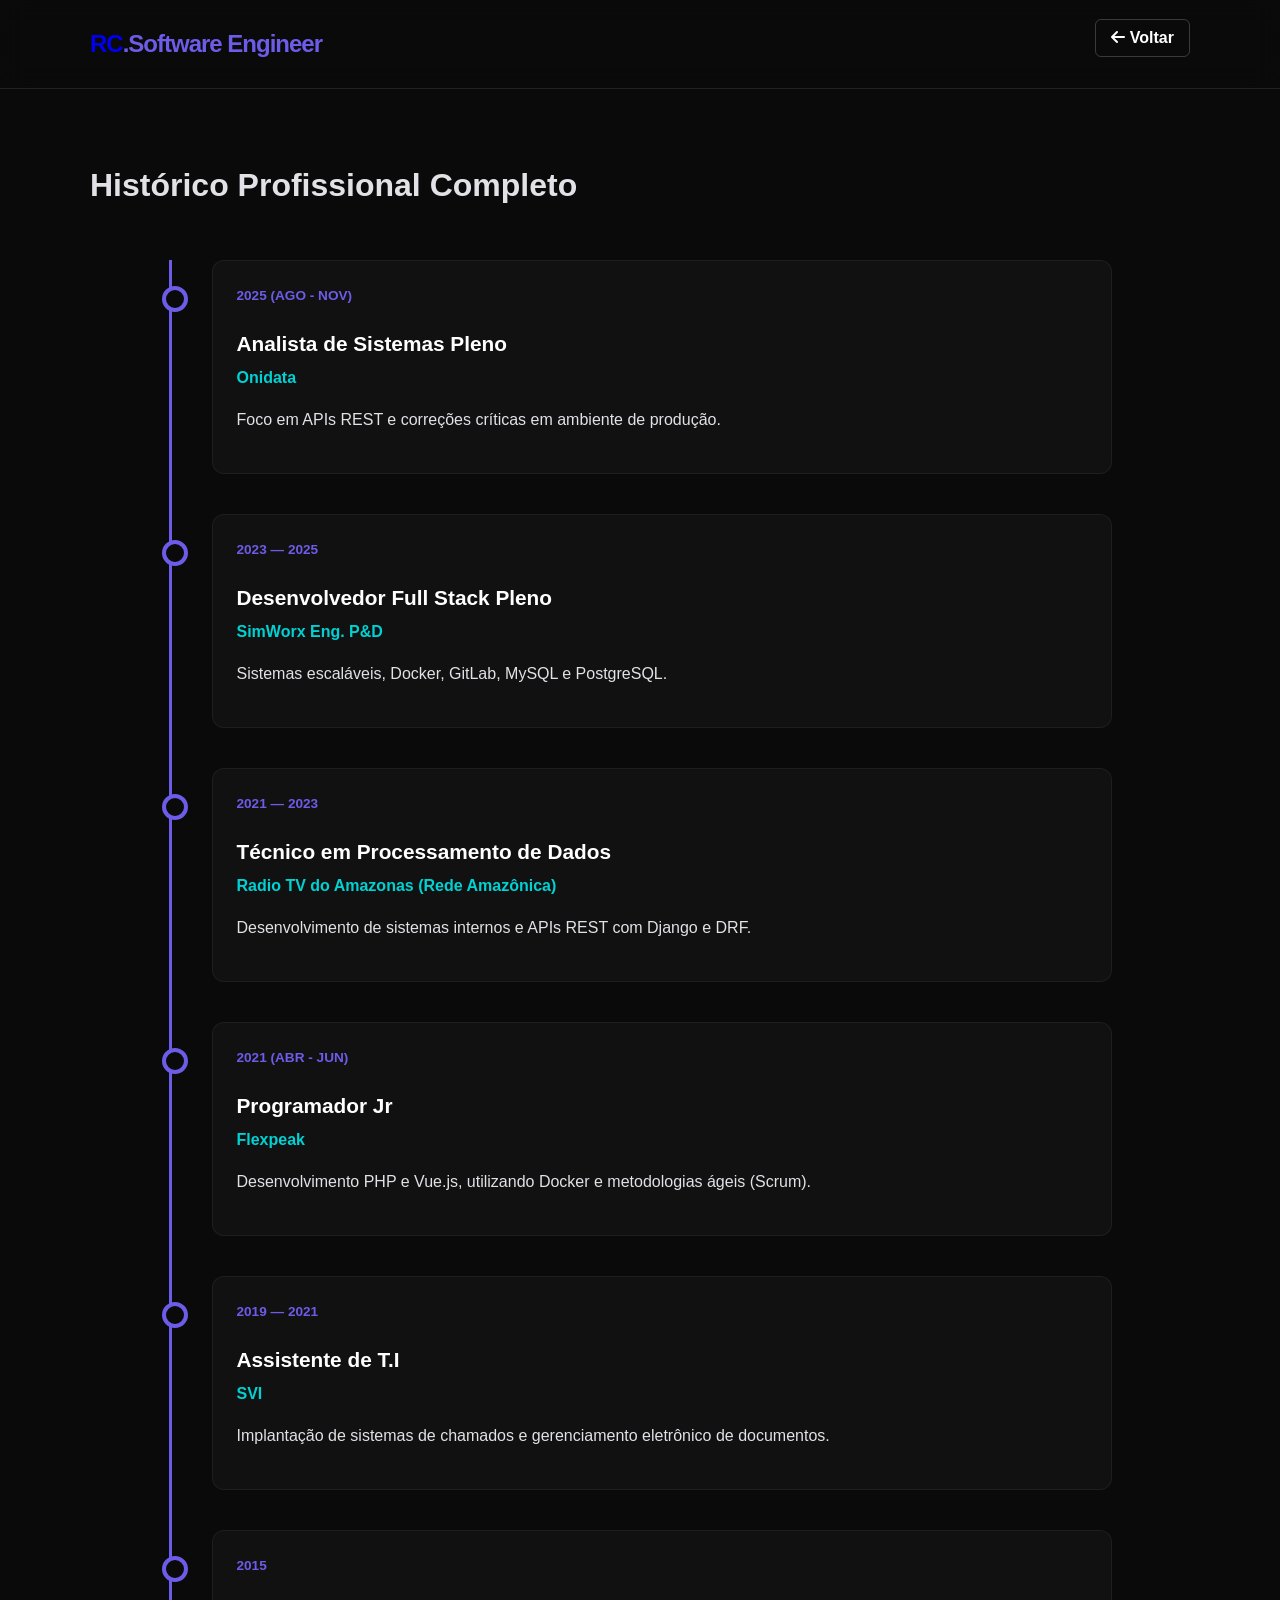
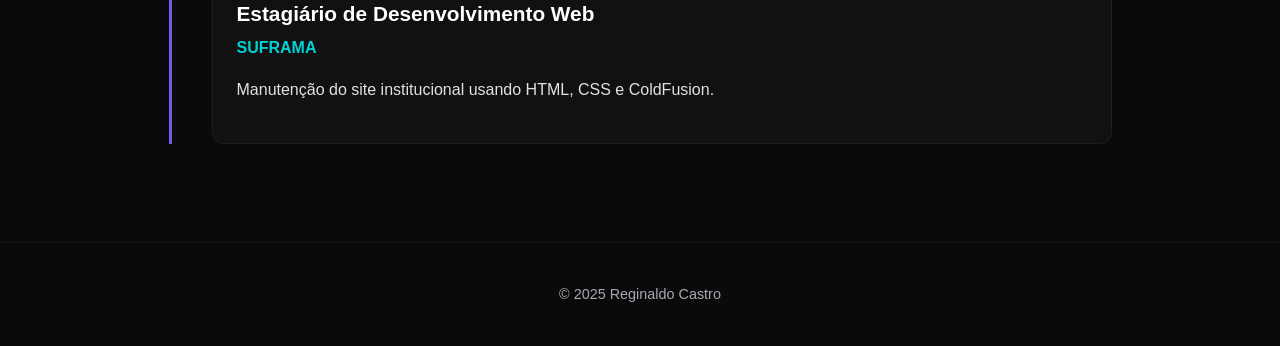
==== commit dc5f9e38: "fix:correção no nome do navbar" ====
--- a/experiencias.html
+++ b/experiencias.html
@@ -11,7 +11,7 @@
     <header style="position: relative;">
         <nav class="container">
             <a href="index.html" style="text-decoration: none;">
-                <div class="logo">RC<span>.fullstack</span></div>
+                <div class="logo">RC<span>.Software Engineer</span></div>
             </a>
             <a href="index.html" class="btn secondary" id="btn-voltar" style="padding: 5px 15px;"> <i class="fas fa-arrow-left"></i> Voltar</a>
         </nav>
